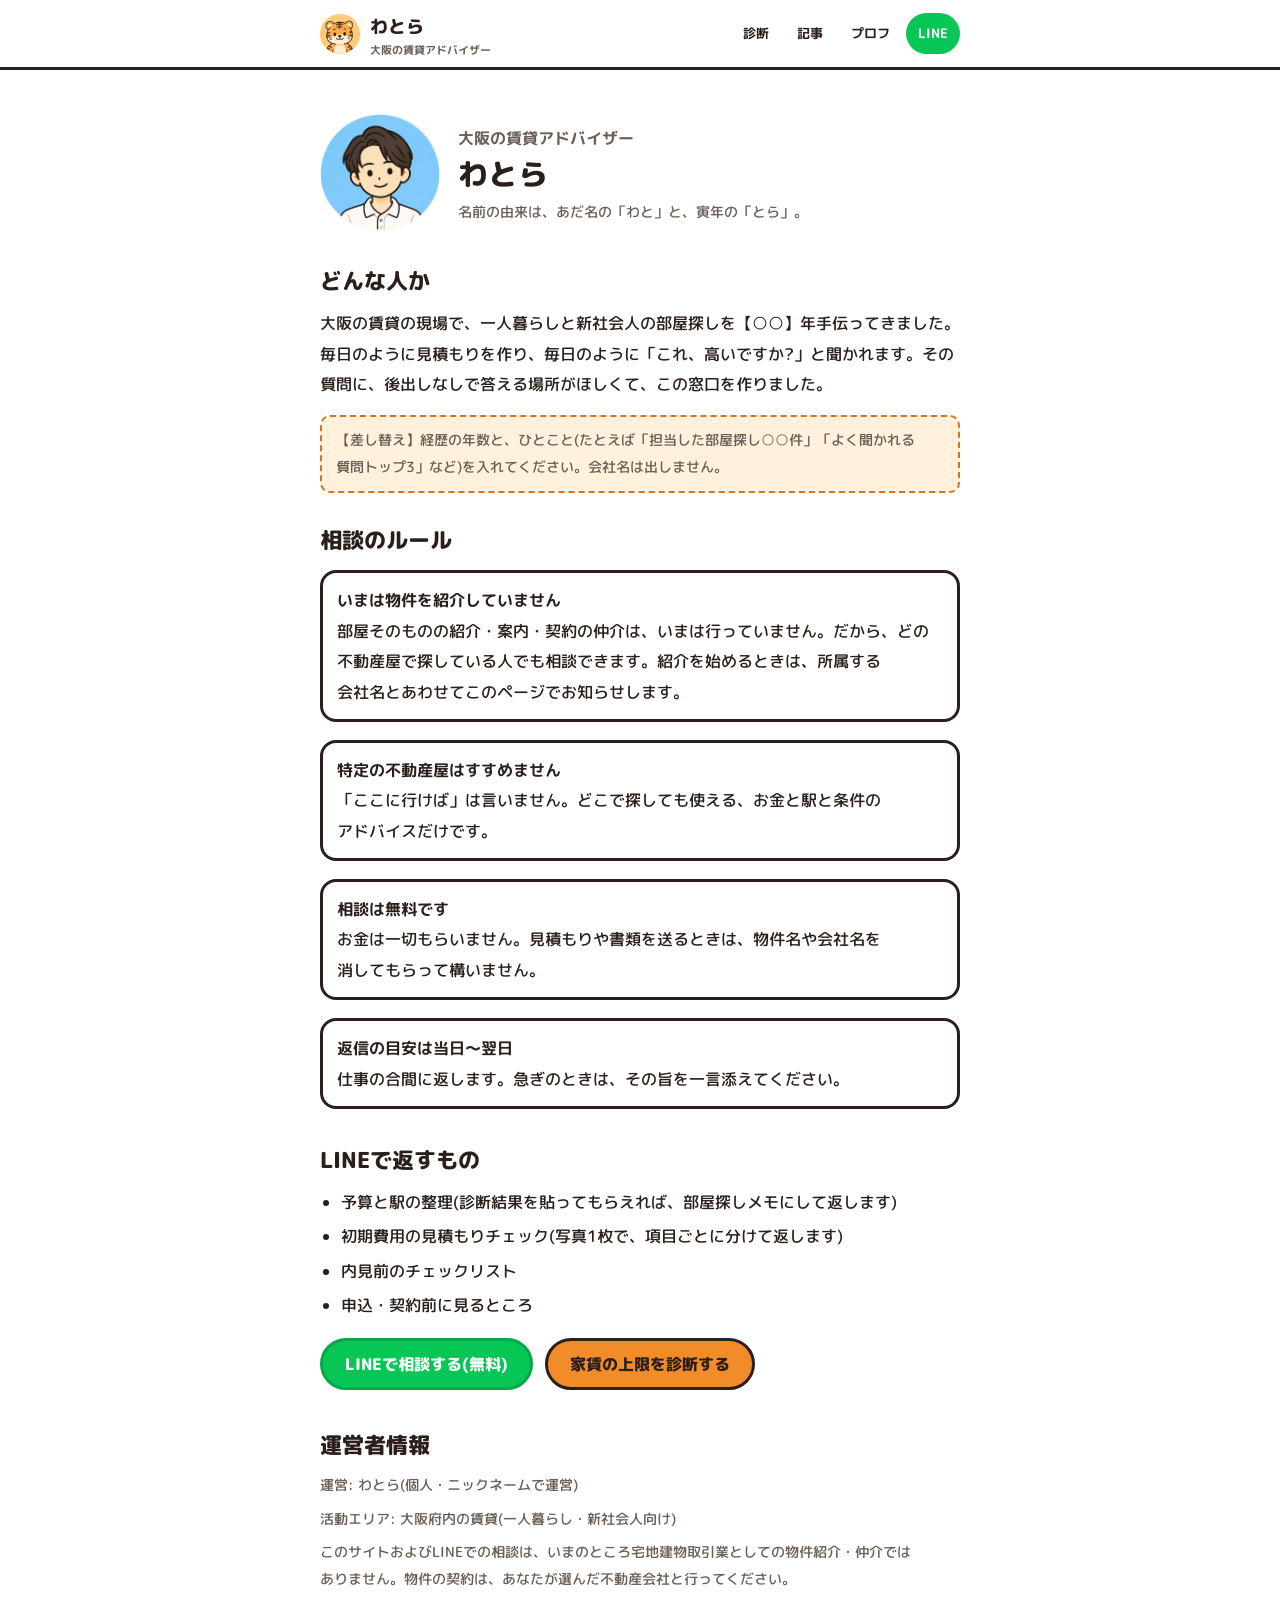
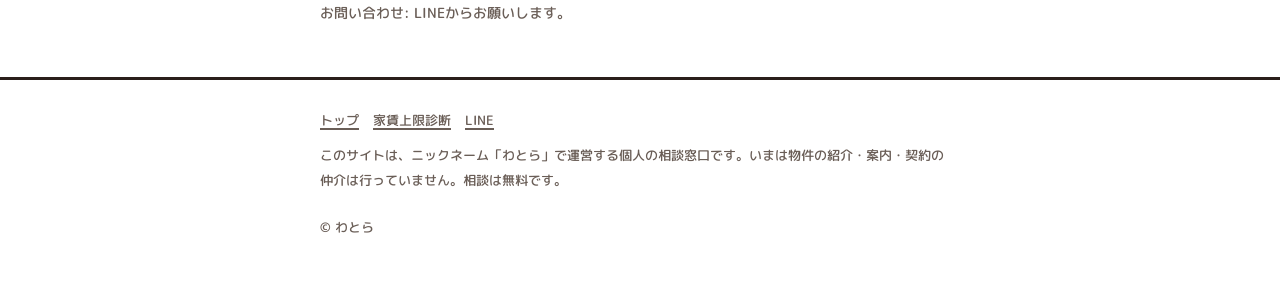
==== profile.html @ 35cbece5 "Add files via upload" ====
<!DOCTYPE html>
<html lang="ja">
<head>
<meta charset="UTF-8">
<meta name="viewport" content="width=device-width, initial-scale=1">
<title>わとらについて|後出しなしの、大阪の賃貸アドバイザー</title>
<meta name="description" content="大阪の賃貸の現場で働く個人が、ニックネーム「わとら」で運営する相談窓口です。いまは物件の紹介はせず、見積もりと探し方の相談だけ。相談は無料、特定の不動産屋はすすめません。">
<link rel="icon" href="favicon.ico" sizes="any">
<link rel="icon" type="image/png" sizes="32x32" href="favicon-32.png">
<link rel="apple-touch-icon" href="favicon-192.png">
<link rel="preconnect" href="https://fonts.googleapis.com">
<link rel="preconnect" href="https://fonts.gstatic.com" crossorigin>
<link href="https://fonts.googleapis.com/css2?family=M+PLUS+Rounded+1c:wght@500;700;800&display=swap" rel="stylesheet">
<link rel="stylesheet" href="css/style.css">
</head>
<body>

<header class="site-head">
  <div class="wrap">
    <a class="brand" href="index.html"><img src="img/tiger-icon.png" alt=""><span>わとら<small>大阪の賃貸アドバイザー</small></span></a>
    <nav class="nav" aria-label="メニュー">
      <a href="shindan.html">診断</a>
      <a href="index.html#articles">記事</a>
      <a href="profile.html">プロフ</a>
      <a class="nav-line" href="https://line.me/R/ti/p/%40819vbkzr">LINE</a>
    </nav>
  </div>
</header>

<main>
<section class="sec">
  <div class="wrap">
    <div class="profile-top">
      <img src="img/face-icon.png" alt="わとら" width="120" height="120">
      <div>
        <p class="hero-role" style="margin:0">大阪の賃貸アドバイザー</p>
        <h1 style="margin:0">わとら</h1>
        <p class="note" style="margin:4px 0 0">名前の由来は、あだ名の「わと」と、寅年の「とら」。</p>
      </div>
    </div>

    <h2 style="margin-top:32px">どんな人か</h2>
    <p>大阪の賃貸の現場で、一人暮らしと新社会人の部屋探しを【○○】年手伝ってきました。毎日のように見積もりを作り、毎日のように「これ、高いですか?」と聞かれます。その質問に、後出しなしで答える場所がほしくて、この窓口を作りました。</p>
    <p class="todo">【差し替え】経歴の年数と、ひとこと(たとえば「担当した部屋探し○○件」「よく聞かれる質問トップ3」など)を入れてください。会社名は出しません。</p>

    <h2 style="margin-top:32px">相談のルール</h2>
    <ul class="rules">
      <li><strong>いまは物件を紹介していません</strong>部屋そのものの紹介・案内・契約の仲介は、いまは行っていません。だから、どの不動産屋で探している人でも相談できます。紹介を始めるときは、所属する会社名とあわせてこのページでお知らせします。</li>
      <li><strong>特定の不動産屋はすすめません</strong>「ここに行けば」は言いません。どこで探しても使える、お金と駅と条件のアドバイスだけです。</li>
      <li><strong>相談は無料です</strong>お金は一切もらいません。見積もりや書類を送るときは、物件名や会社名を消してもらって構いません。</li>
      <li><strong>返信の目安は当日〜翌日</strong>仕事の合間に返します。急ぎのときは、その旨を一言添えてください。</li>
    </ul>

    <h2 style="margin-top:32px">LINEで返すもの</h2>
    <ul>
      <li>予算と駅の整理(診断結果を貼ってもらえれば、部屋探しメモにして返します)</li>
      <li>初期費用の見積もりチェック(写真1枚で、項目ごとに分けて返します)</li>
      <li>内見前のチェックリスト</li>
      <li>申込・契約前に見るところ</li>
    </ul>
    <div class="actions">
      <a class="btn btn-line" href="https://line.me/R/ti/p/%40819vbkzr">LINEで相談する(無料)</a>
      <a class="btn btn-orange" href="shindan.html">家賃の上限を診断する</a>
    </div>

    <h2 style="margin-top:40px">運営者情報</h2>
    <div class="note">
      <p>運営: わとら(個人・ニックネームで運営)</p>
      <p>活動エリア: 大阪府内の賃貸(一人暮らし・新社会人向け)</p>
      <p>このサイトおよびLINEでの相談は、いまのところ宅地建物取引業としての物件紹介・仲介ではありません。物件の契約は、あなたが選んだ不動産会社と行ってください。</p>
      <p>お問い合わせ: LINEからお願いします。</p>
    </div>
  </div>
</section>
</main>

<footer class="site-foot">
  <div class="wrap">
    <div class="foot-links">
      <a href="index.html">トップ</a>
      <a href="shindan.html">家賃上限診断</a>
      <a href="https://line.me/R/ti/p/%40819vbkzr">LINE</a>
    </div>
    <p>このサイトは、ニックネーム「わとら」で運営する個人の相談窓口です。いまは物件の紹介・案内・契約の仲介は行っていません。相談は無料です。</p>
    <p>© わとら</p>
  </div>
</footer>

</body>
</html>
---- css/style.css ----
/* わとら | 賃貸アドバイザーサイト 共通スタイル
   色はキャラクターから採用: 空色(顔の背景)・虎オレンジ・墨(線の色) */
:root{
  --sky:#81CBFD;
  --sky-soft:#EAF4FD;
  --orange:#F28C28;
  --orange-deep:#D9741A;
  --orange-soft:#FFF1DC;
  --ink:#2A1F1B;
  --ink-soft:#6A5E57;
  --paper:#FFFFFF;
  --green:#06C755;
  --green-deep:#05A848;
  --r-lg:24px;
  --r-md:16px;
  --r-sm:10px;
  --w:680px;
}
*{box-sizing:border-box}
html{scroll-behavior:smooth;-webkit-text-size-adjust:100%}
body{
  margin:0;
  font-family:'M PLUS Rounded 1c','Hiragino Maru Gothic ProN','Yu Gothic','Meiryo',sans-serif;
  font-weight:500;
  font-size:16px;
  line-height:1.9;
  color:var(--ink);
  background:var(--paper);
  word-break:auto-phrase;
  overflow-wrap:anywhere;
}
img{max-width:100%;height:auto;display:block}
a{color:var(--orange-deep);text-decoration-thickness:2px;text-underline-offset:3px}
a:focus-visible,button:focus-visible,select:focus-visible{outline:3px solid var(--sky);outline-offset:3px}
h1,h2,h3{line-height:1.4;margin:0 0 .5em;font-weight:800}
h1{font-size:30px}
h2{font-size:22px}
h3{font-size:18px}
p{margin:0 0 1em}
ul{margin:0;padding-left:1.3em}
li{margin:.25em 0}
.wrap{max-width:var(--w);margin:0 auto;padding:0 20px}
.sec{padding:44px 0}
.sec-tint{background:var(--sky-soft)}
.sec-warm{background:var(--orange-soft)}
.lead{font-size:17px}
.note{font-size:14px;color:var(--ink-soft)}
.note p{margin-bottom:.5em}

/* ヘッダー */
.site-head{border-bottom:3px solid var(--ink);background:var(--paper)}
.site-head .wrap{display:flex;align-items:center;justify-content:space-between;gap:12px;padding-top:10px;padding-bottom:10px}
.brand{display:flex;align-items:center;gap:10px;text-decoration:none;color:var(--ink);font-weight:800;font-size:18px}
.brand img{width:40px;height:40px;border-radius:50%;background:#FECC7B}
.brand small{display:block;font-size:11px;font-weight:700;color:var(--ink-soft);line-height:1.2}
.nav{display:flex;gap:4px;flex-wrap:wrap;justify-content:flex-end}
.nav a{font-size:13px;font-weight:700;color:var(--ink);text-decoration:none;padding:6px 10px;border-radius:999px;border:2px solid transparent}
.nav a:hover{border-color:var(--ink)}
.nav a.nav-line{background:var(--green);color:#fff}

/* ボタン */
.btn{display:inline-flex;align-items:center;justify-content:center;gap:8px;min-height:52px;padding:12px 22px;border-radius:999px;border:3px solid var(--ink);font-weight:800;font-size:16px;text-decoration:none;cursor:pointer;line-height:1.3;text-align:center;font-family:inherit}
.btn-orange{background:var(--orange);color:var(--ink)}
.btn-orange:hover{background:var(--orange-deep)}
.btn-line{background:var(--green);color:#fff;border-color:var(--green-deep)}
.btn-line:hover{background:var(--green-deep)}
.btn-ghost{background:var(--paper);color:var(--ink)}
.btn-ghost:hover{background:var(--sky-soft)}
.btn-block{display:flex;width:100%}
.actions{display:flex;flex-direction:column;gap:12px;margin-top:18px}

/* ヒーロー */
.hero{padding:40px 0 36px;background:var(--paper)}
.hero .wrap{display:flex;flex-direction:column;align-items:flex-start;gap:20px}
.hero-face{width:168px;height:168px;flex:none}
.hero-role{font-weight:700;color:var(--ink-soft);margin:0}
.hero-name{font-size:48px;line-height:1.1;margin:0 0 6px}
.hero-copy{font-size:28px;font-weight:800;line-height:1.3;margin:0 0 10px;padding:8px 16px;background:var(--orange-soft);border-radius:var(--r-md);display:inline-block}
.hero-sub{margin:0}
@media (min-width:600px){
  .hero .wrap{flex-direction:row;align-items:center;gap:32px}
  .hero-face{width:200px;height:200px}
  .actions{flex-direction:row}
}

/* ○×ボード(できること・できないこと) */
.board{display:grid;gap:16px}
@media (min-width:600px){.board{grid-template-columns:1fr 1fr}}
.board-col{border:3px solid var(--ink);border-radius:var(--r-lg);padding:20px 20px 16px;background:var(--paper)}
.board-col h2{display:flex;align-items:center;gap:10px;font-size:20px}
.board-col h2 .mark{width:34px;height:34px;border-radius:50%;display:inline-flex;align-items:center;justify-content:center;font-size:18px;flex:none}
.board-ok h2 .mark{background:var(--orange);color:var(--ink)}
.board-ng h2 .mark{background:var(--ink);color:#fff}
.board-col ul{list-style:none;padding:0}
.board-col li{padding:8px 0;border-top:2px dashed #E4DED8}
.board-col li:first-child{border-top:0}
.board-col li strong{display:block}
.board-col li span{font-size:14px;color:var(--ink-soft)}

/* 相談の流れ */
.steps{counter-reset:step;list-style:none;padding:0;display:grid;gap:14px}
.steps li{counter-increment:step;display:flex;gap:14px;align-items:flex-start;background:var(--paper);border:3px solid var(--ink);border-radius:var(--r-md);padding:16px}
.steps li::before{content:counter(step);flex:none;width:36px;height:36px;border-radius:50%;background:var(--orange);border:3px solid var(--ink);display:flex;align-items:center;justify-content:center;font-weight:800}
.steps strong{display:block;font-size:17px}
.steps p{margin:0;font-size:15px}
.with-figure{display:grid;gap:20px;align-items:start}
@media (min-width:600px){.with-figure{grid-template-columns:1fr 220px}}
.figure{border-radius:var(--r-lg);overflow:hidden;border:3px solid var(--ink);background:#fff}

/* 吹き出し(案内役のひとこと) */
.bubble{display:flex;gap:12px;align-items:flex-start;margin:20px 0}
.bubble img{width:56px;height:56px;flex:none;border-radius:50%}
.bubble p{margin:0;background:var(--paper);border:3px solid var(--ink);border-radius:var(--r-md);padding:10px 14px;position:relative;font-size:15px}
.bubble p::before{content:"";position:absolute;left:-13px;top:18px;border:6px solid transparent;border-right:8px solid var(--ink)}
.bubble p::after{content:"";position:absolute;left:-7px;top:19px;border:5px solid transparent;border-right:7px solid var(--paper)}

/* 記事カード */
.cards{display:grid;gap:14px}
.card{display:block;text-decoration:none;color:var(--ink);background:var(--paper);border:3px solid var(--ink);border-radius:var(--r-md);padding:18px 18px 16px}
.card:hover{background:var(--sky-soft)}
.card .tag{display:inline-block;font-size:12px;font-weight:700;background:var(--orange-soft);border-radius:999px;padding:2px 10px;margin-bottom:6px}
.card h3{margin:0 0 6px;font-size:17px}
.card p{margin:0;font-size:14px;color:var(--ink-soft)}
.card.is-soon{opacity:.75}

/* 診断 */
.quiz{border:3px solid var(--ink);border-radius:var(--r-lg);background:var(--paper);padding:22px 20px;margin-top:18px}
.progress{display:flex;gap:6px;margin-bottom:14px}
.progress span{flex:1;height:8px;border-radius:999px;background:#E4DED8}
.progress span.is-on{background:var(--orange)}
.q-title{font-size:20px;margin-bottom:12px}
.choices{display:grid;gap:10px}
.choice{display:flex;align-items:center;gap:10px;width:100%;text-align:left;background:var(--paper);border:3px solid var(--ink);border-radius:var(--r-md);padding:12px 14px;font:inherit;font-weight:700;cursor:pointer;color:var(--ink)}
.choice:hover{background:var(--sky-soft)}
.choice.is-on{background:var(--orange)}
.choice small{display:block;font-size:13px;font-weight:500;color:var(--ink-soft)}
.toggle{display:inline-flex;border:3px solid var(--ink);border-radius:999px;overflow:hidden;margin-bottom:12px}
.toggle button{border:0;background:var(--paper);font:inherit;font-weight:700;padding:8px 16px;cursor:pointer;color:var(--ink)}
.toggle button.is-on{background:var(--orange)}
.pay-row{display:flex;align-items:center;gap:10px;flex-wrap:wrap}
.pay-row select{font:inherit;font-weight:700;font-size:18px;padding:8px 12px;border:3px solid var(--ink);border-radius:var(--r-sm);background:var(--paper);color:var(--ink)}
.pay-hint{font-size:14px;color:var(--ink-soft);margin:8px 0 0}
.quiz-nav{display:flex;justify-content:space-between;gap:10px;margin-top:18px}
.hidden{display:none !important}

/* 診断結果 */
.result{margin-top:22px}
.result-main{border:3px solid var(--ink);border-radius:var(--r-lg);background:var(--orange-soft);padding:20px}
.result-main .big{font-size:40px;font-weight:800;line-height:1.1;margin:4px 0 2px}
.result-main .big small{font-size:18px;margin-left:4px}
.result-grid{display:grid;gap:12px;margin-top:14px}
@media (min-width:600px){.result-grid{grid-template-columns:1fr 1fr}}
.result-box{background:var(--paper);border:3px solid var(--ink);border-radius:var(--r-md);padding:14px 16px}
.result-box h3{font-size:16px;margin-bottom:6px}
.result-box ul{list-style:none;padding:0;margin:0}
.result-box li{display:flex;justify-content:space-between;gap:8px;padding:6px 0;border-top:2px dashed #E4DED8;font-weight:700}
.result-box li:first-child{border-top:0}
.result-box li span{font-weight:500;color:var(--ink-soft);font-size:14px}
.result-text{width:100%;min-height:150px;font:inherit;font-size:14px;line-height:1.6;border:3px solid var(--ink);border-radius:var(--r-md);padding:12px;background:var(--paper);color:var(--ink);resize:vertical}
.copy-ok{font-size:14px;color:var(--green-deep);font-weight:700;margin:6px 0 0;min-height:1.5em}

/* 記事 */
.article-head{padding:36px 0 20px}
.article-head h1{font-size:26px}
.article-meta{font-size:13px;color:var(--ink-soft)}
.toc{border:3px solid var(--ink);border-radius:var(--r-md);padding:14px 18px;background:var(--sky-soft);margin:20px 0}
.toc strong{display:block;margin-bottom:4px}
.toc ol{margin:0;padding-left:1.3em}
.article h2{margin-top:40px;padding-top:10px;border-top:3px solid var(--ink)}
.article h3{margin-top:24px}
.todo{background:var(--orange-soft);border:2px dashed var(--orange-deep);border-radius:var(--r-sm);padding:10px 14px;font-size:14px;color:var(--ink-soft)}
.faq details{border:3px solid var(--ink);border-radius:var(--r-md);background:var(--paper);margin:10px 0;padding:0 16px}
.faq summary{cursor:pointer;font-weight:800;padding:12px 0;list-style:none;display:flex;gap:10px;align-items:flex-start}
.faq summary::-webkit-details-marker{display:none}
.faq summary::before{content:"Q";flex:none;width:28px;height:28px;border-radius:50%;background:var(--orange);display:inline-flex;align-items:center;justify-content:center;font-size:14px}
.faq details[open] summary{border-bottom:2px dashed #E4DED8}
.faq details p{padding:12px 0 14px;margin:0;font-size:15px}
.cta-box{border:3px solid var(--ink);border-radius:var(--r-lg);background:var(--sky-soft);padding:22px 20px;margin:40px 0 10px}
.cta-box h2{font-size:20px}
.series{display:grid;gap:10px;margin-top:10px}
.series a{display:block;border:3px solid var(--ink);border-radius:var(--r-md);padding:12px 14px;text-decoration:none;color:var(--ink);font-weight:700;background:var(--paper)}
.series a:hover{background:var(--sky-soft)}

/* プロフィール */
.profile-top{display:flex;gap:18px;align-items:center;flex-wrap:wrap}
.profile-top img{width:120px;height:120px;border-radius:50%}
.rules{list-style:none;padding:0;display:grid;gap:10px}
.rules li{border:3px solid var(--ink);border-radius:var(--r-md);padding:12px 14px;background:var(--paper)}
.rules strong{display:block}

/* フッター */
.site-foot{border-top:3px solid var(--ink);padding:28px 0 36px;font-size:13px;color:var(--ink-soft)}
.site-foot .wrap{display:grid;gap:10px}
.site-foot a{color:inherit}
.foot-links{display:flex;gap:14px;flex-wrap:wrap}

@media (prefers-reduced-motion:reduce){html{scroll-behavior:auto}}
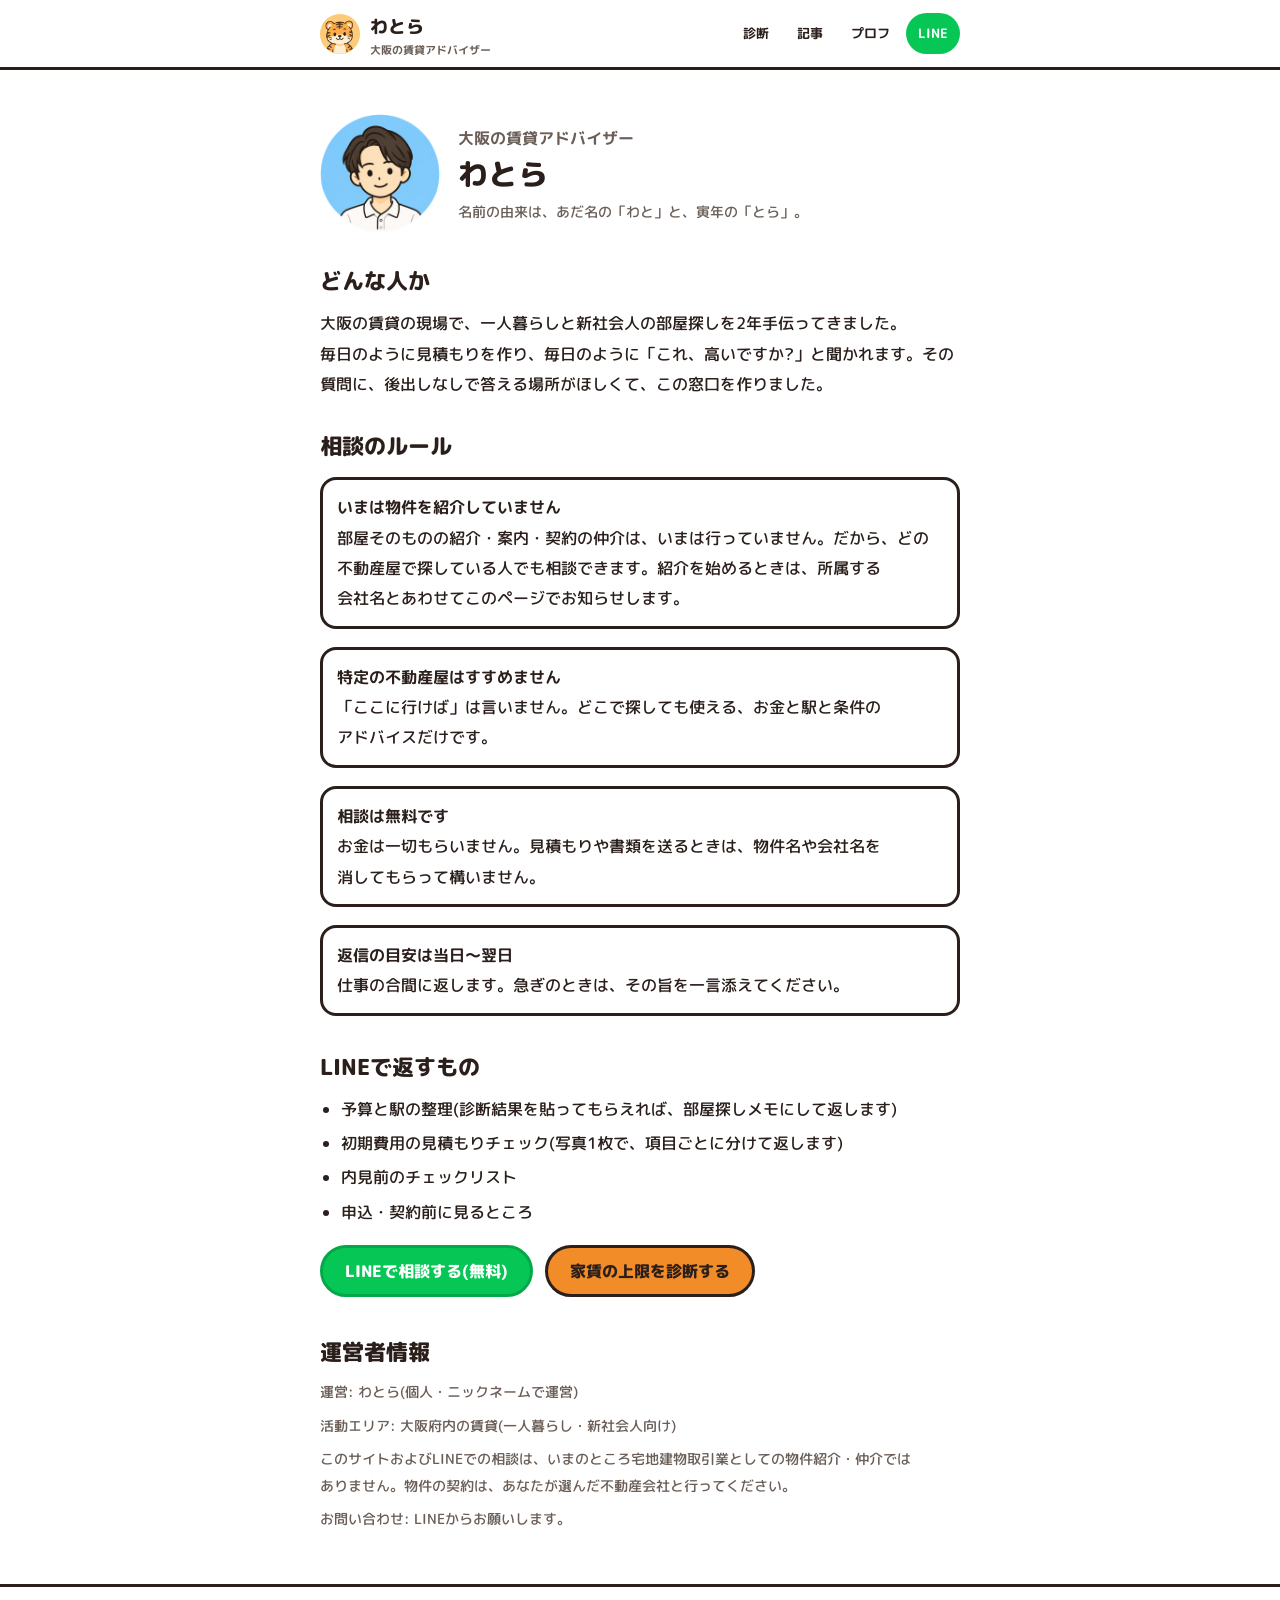
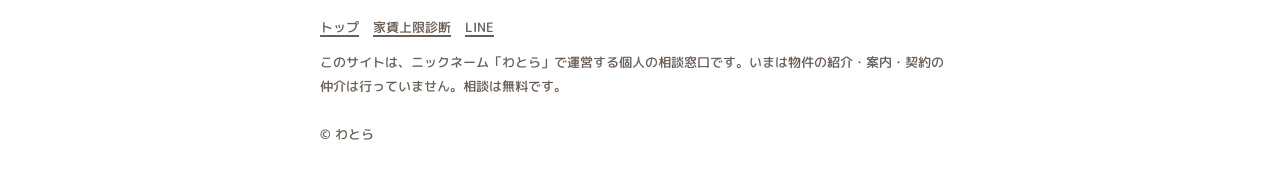
==== commit a2e2afe6: "プロフィールの経歴を2年にし、仮のメモを削除 Co-Authored-By: Claude Fable 5.2 <noreply@anthropic.com> Claude-Session: htt" ====
--- a/profile.html
+++ b/profile.html
@@ -40,8 +40,7 @@
     </div>
 
     <h2 style="margin-top:32px">どんな人か</h2>
-    <p>大阪の賃貸の現場で、一人暮らしと新社会人の部屋探しを【○○】年手伝ってきました。毎日のように見積もりを作り、毎日のように「これ、高いですか?」と聞かれます。その質問に、後出しなしで答える場所がほしくて、この窓口を作りました。</p>
-    <p class="todo">【差し替え】経歴の年数と、ひとこと(たとえば「担当した部屋探し○○件」「よく聞かれる質問トップ3」など)を入れてください。会社名は出しません。</p>
+    <p>大阪の賃貸の現場で、一人暮らしと新社会人の部屋探しを2年手伝ってきました。毎日のように見積もりを作り、毎日のように「これ、高いですか?」と聞かれます。その質問に、後出しなしで答える場所がほしくて、この窓口を作りました。</p>
 
     <h2 style="margin-top:32px">相談のルール</h2>
     <ul class="rules">
